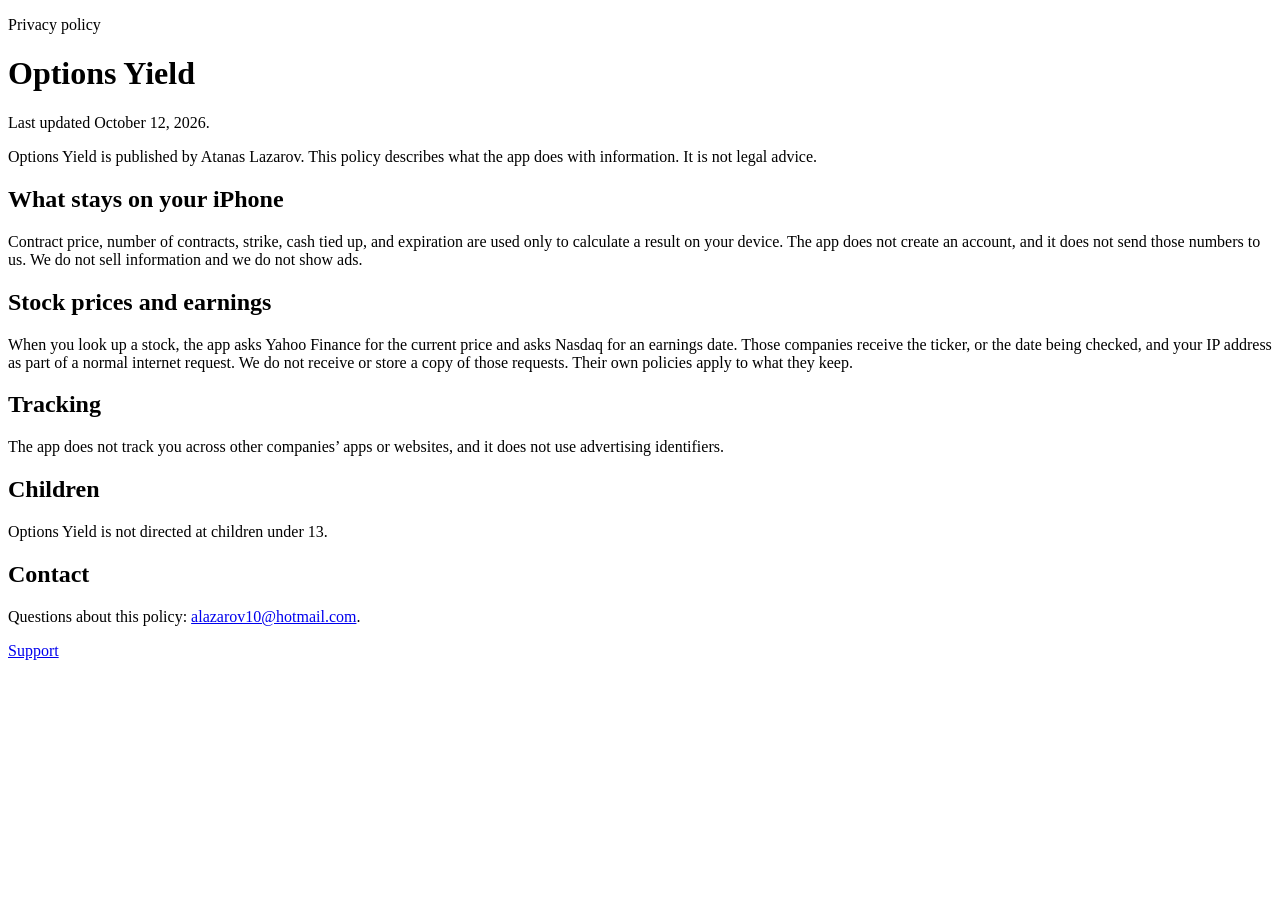
==== privacy.html @ b3f455ec "Add privacy policy page" ====
<!DOCTYPE html>
<html lang="en">
<head>
  <meta charset="utf-8" />
  <meta name="viewport" content="width=device-width, initial-scale=1" />
  <title>Options Yield — Privacy Policy</title>
  <link rel="stylesheet" href="site.css" />
</head>
<body>
  <main>
    <p class="kicker">Privacy policy</p>
    <h1>Options Yield</h1>
    <p>Last updated October 12, 2026.</p>
    <p>Options Yield is published by Atanas Lazarov. This policy describes what the app does with information. It is not legal advice.</p>
    <h2>What stays on your iPhone</h2>
    <p>Contract price, number of contracts, strike, cash tied up, and expiration are used only to calculate a result on your device. The app does not create an account, and it does not send those numbers to us. We do not sell information and we do not show ads.</p>
    <h2>Stock prices and earnings</h2>
    <p>When you look up a stock, the app asks Yahoo Finance for the current price and asks Nasdaq for an earnings date. Those companies receive the ticker, or the date being checked, and your IP address as part of a normal internet request. We do not receive or store a copy of those requests. Their own policies apply to what they keep.</p>
    <h2>Tracking</h2>
    <p>The app does not track you across other companies’ apps or websites, and it does not use advertising identifiers.</p>
    <h2>Children</h2>
    <p>Options Yield is not directed at children under 13.</p>
    <h2>Contact</h2>
    <p>Questions about this policy: <a href="mailto:alazarov10@hotmail.com">alazarov10@hotmail.com</a>.</p>
    <p class="foot"><a href="index.html">Support</a></p>
  </main>
</body>
</html>
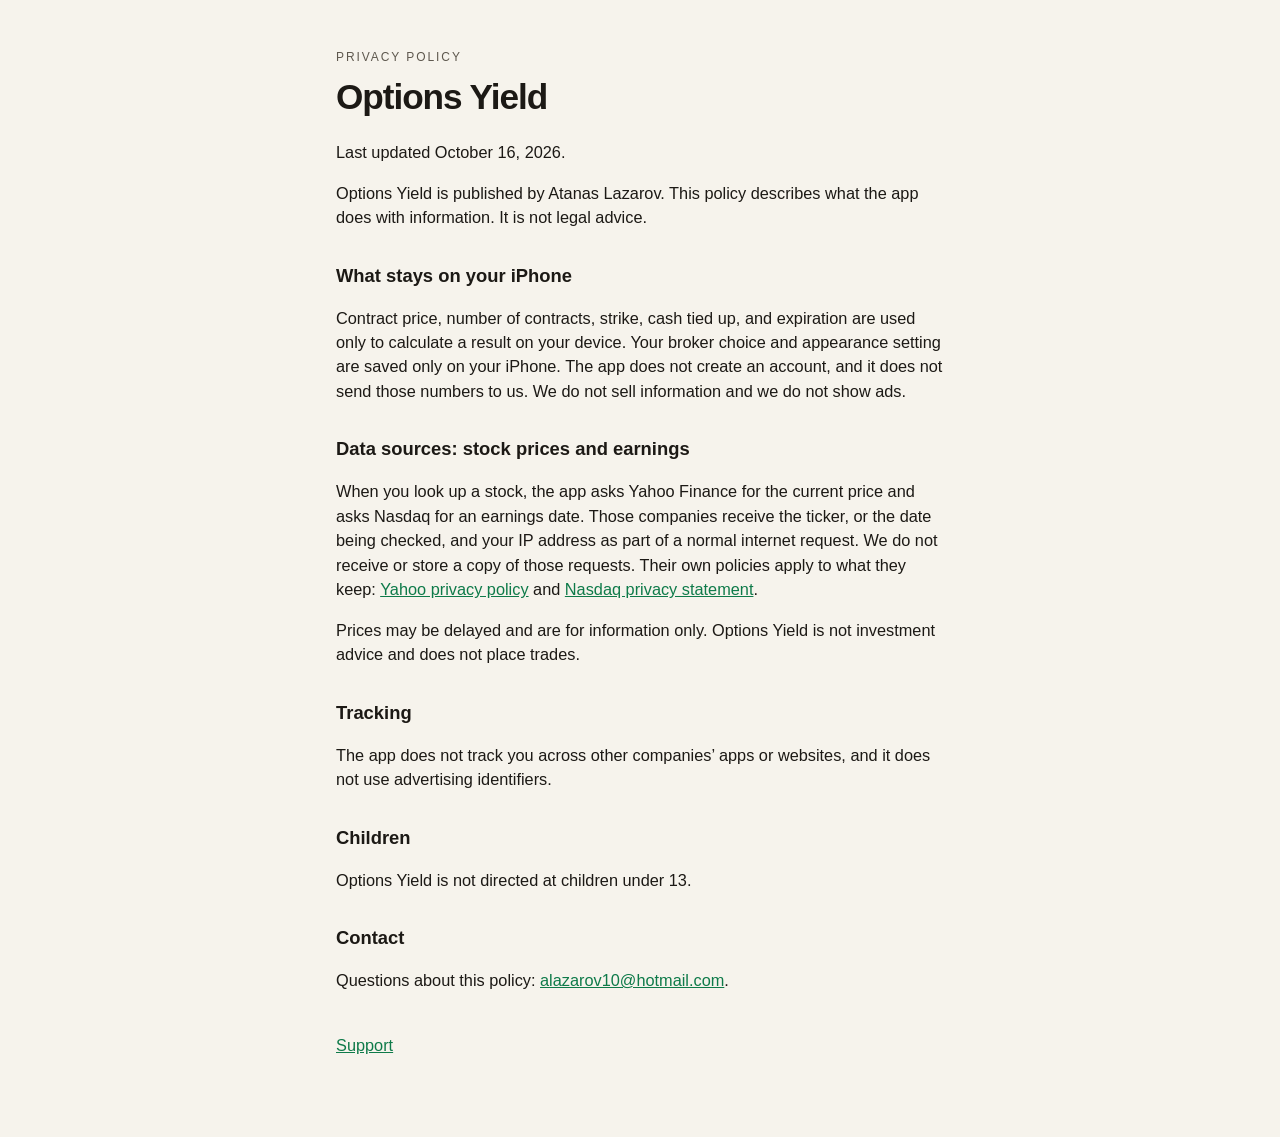
==== commit 4736400f: "Privacy: name data sources, link their policies, note delayed prices and on-device settings" ====
--- a/privacy.html
+++ b/privacy.html
@@ -10,12 +10,13 @@
   <main>
     <p class="kicker">Privacy policy</p>
     <h1>Options Yield</h1>
-    <p>Last updated October 12, 2026.</p>
+    <p>Last updated October 16, 2026.</p>
     <p>Options Yield is published by Atanas Lazarov. This policy describes what the app does with information. It is not legal advice.</p>
     <h2>What stays on your iPhone</h2>
-    <p>Contract price, number of contracts, strike, cash tied up, and expiration are used only to calculate a result on your device. The app does not create an account, and it does not send those numbers to us. We do not sell information and we do not show ads.</p>
-    <h2>Stock prices and earnings</h2>
-    <p>When you look up a stock, the app asks Yahoo Finance for the current price and asks Nasdaq for an earnings date. Those companies receive the ticker, or the date being checked, and your IP address as part of a normal internet request. We do not receive or store a copy of those requests. Their own policies apply to what they keep.</p>
+    <p>Contract price, number of contracts, strike, cash tied up, and expiration are used only to calculate a result on your device. Your broker choice and appearance setting are saved only on your iPhone. The app does not create an account, and it does not send those numbers to us. We do not sell information and we do not show ads.</p>
+    <h2>Data sources: stock prices and earnings</h2>
+    <p>When you look up a stock, the app asks Yahoo Finance for the current price and asks Nasdaq for an earnings date. Those companies receive the ticker, or the date being checked, and your IP address as part of a normal internet request. We do not receive or store a copy of those requests. Their own policies apply to what they keep: <a href="https://legal.yahoo.com/us/en/yahoo/privacy/index.html">Yahoo privacy policy</a> and <a href="https://www.nasdaq.com/privacy-statement">Nasdaq privacy statement</a>.</p>
+    <p>Prices may be delayed and are for information only. Options Yield is not investment advice and does not place trades.</p>
     <h2>Tracking</h2>
     <p>The app does not track you across other companies’ apps or websites, and it does not use advertising identifiers.</p>
     <h2>Children</h2>
--- a/site.css
+++ b/site.css
@@ -0,0 +1,20 @@
+:root { color-scheme: light dark; }
+body {
+  margin: 0;
+  font-family: -apple-system, BlinkMacSystemFont, "Segoe UI", sans-serif;
+  background: #f6f3ec;
+  color: #1c1915;
+  line-height: 1.5;
+}
+main { max-width: 38rem; margin: 0 auto; padding: 3rem 1.25rem 4rem; }
+.kicker { margin: 0; letter-spacing: 0.16em; text-transform: uppercase; font-size: 0.75rem; color: #5e584e; }
+h1 { margin: 0.3rem 0 1rem; font-size: 2.2rem; letter-spacing: -0.03em; }
+h2 { margin: 2rem 0 0.4rem; font-size: 1.15rem; }
+p, li { font-size: 1.02rem; }
+a { color: #0e7a49; }
+.foot { margin-top: 2.5rem; }
+@media (prefers-color-scheme: dark) {
+  body { background: #101216; color: #f4f1ea; }
+  .kicker { color: #b7b0a4; }
+  a { color: #3ddc84; }
+}
